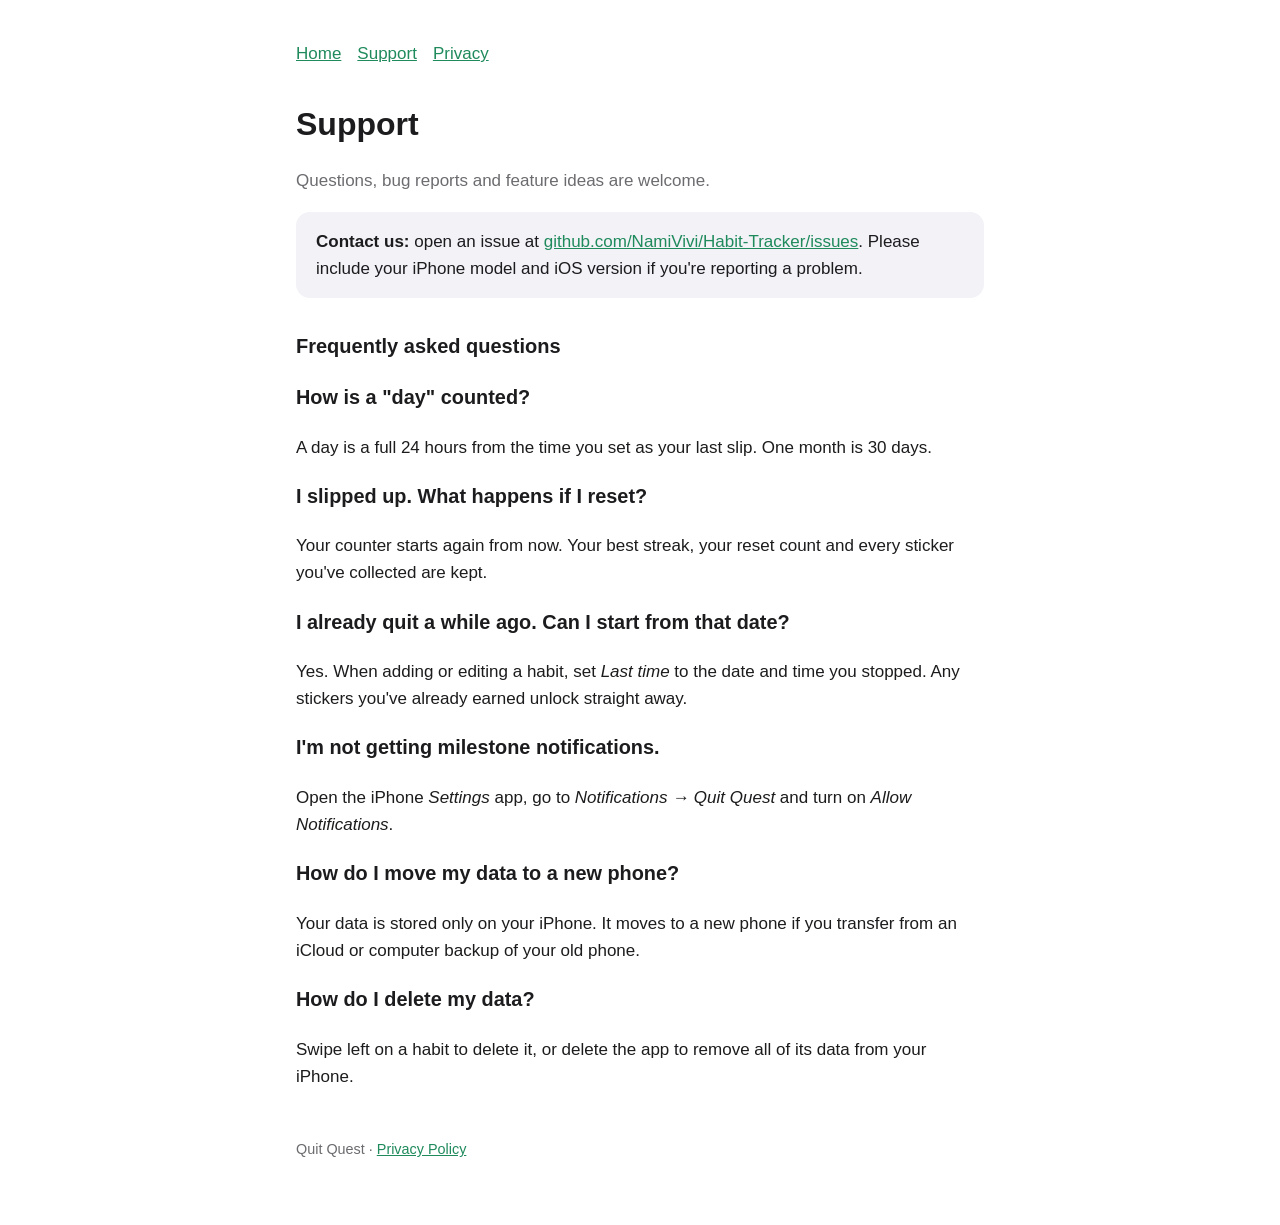
==== docs/support.html @ ad984344 "Prepare for App Store: rename to Quit Quest, set bundle ID, add web pages - Display name "Quit Quest" ====
<!doctype html>
<html lang="en">
<head>
  <meta charset="utf-8">
  <meta name="viewport" content="width=device-width, initial-scale=1">
  <title>Quit Quest Support</title>
  <link rel="stylesheet" href="style.css">
</head>
<body>
<main>
  <nav><a href="index.html">Home</a><a href="support.html">Support</a><a href="privacy.html">Privacy</a></nav>
  <h1>Support</h1>
  <p class="muted">Questions, bug reports and feature ideas are welcome.</p>

  <div class="card">
    <strong>Contact us:</strong> open an issue at
    <a href="https://github.com/NamiVivi/Habit-Tracker/issues">github.com/NamiVivi/Habit-Tracker/issues</a>.
    Please include your iPhone model and iOS version if you're reporting a problem.
  </div>

  <h2>Frequently asked questions</h2>

  <h3>How is a "day" counted?</h3>
  <p>A day is a full 24 hours from the time you set as your last slip. One month is 30 days.</p>

  <h3>I slipped up. What happens if I reset?</h3>
  <p>Your counter starts again from now. Your best streak, your reset count and every sticker you've collected are kept.</p>

  <h3>I already quit a while ago. Can I start from that date?</h3>
  <p>Yes. When adding or editing a habit, set <em>Last time</em> to the date and time you stopped. Any stickers you've already earned unlock straight away.</p>

  <h3>I'm not getting milestone notifications.</h3>
  <p>Open the iPhone <em>Settings</em> app, go to <em>Notifications → Quit Quest</em> and turn on <em>Allow Notifications</em>.</p>

  <h3>How do I move my data to a new phone?</h3>
  <p>Your data is stored only on your iPhone. It moves to a new phone if you transfer from an iCloud or computer backup of your old phone.</p>

  <h3>How do I delete my data?</h3>
  <p>Swipe left on a habit to delete it, or delete the app to remove all of its data from your iPhone.</p>

  <footer>Quit Quest · <a href="privacy.html">Privacy Policy</a></footer>
</main>
</body>
</html>
---- docs/style.css ----
:root {
  --bg: #ffffff;
  --text: #1c1c1e;
  --muted: #6c6c70;
  --accent: #1f8a5c;
  --card: #f2f2f7;
}
@media (prefers-color-scheme: dark) {
  :root {
    --bg: #000000;
    --text: #f2f2f7;
    --muted: #a1a1a6;
    --accent: #3ccf8e;
    --card: #1c1c1e;
  }
}
* { box-sizing: border-box; }
body {
  margin: 0;
  background: var(--bg);
  color: var(--text);
  font: 17px/1.6 -apple-system, BlinkMacSystemFont, "Segoe UI", Roboto, sans-serif;
}
main { max-width: 720px; margin: 0 auto; padding: 40px 16px 64px; }
h1 { font-size: 2rem; margin: 0 0 4px; }
h2 { font-size: 1.25rem; margin-top: 32px; }
a { color: var(--accent); }
.muted { color: var(--muted); }
.card { background: var(--card); border-radius: 14px; padding: 16px 20px; margin: 16px 0; }
nav { display: flex; gap: 16px; margin-bottom: 32px; }
footer { margin-top: 48px; font-size: 0.9rem; color: var(--muted); }
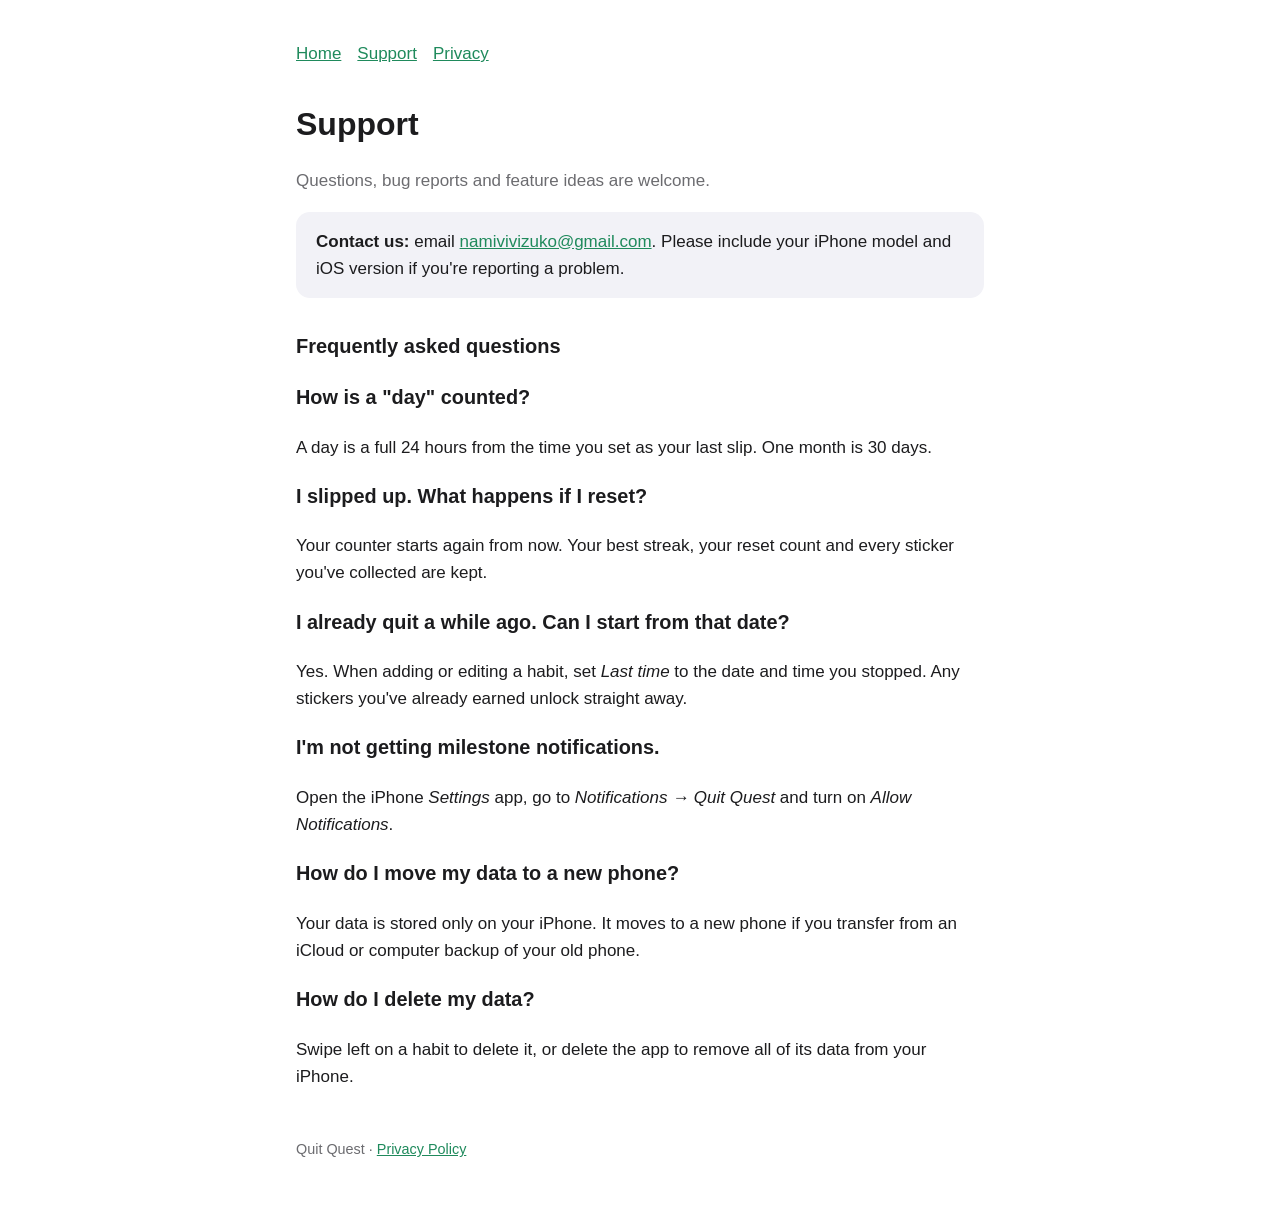
==== commit 166ac3bb: "Use email for support and privacy contact Co-Authored-By: Claude Opus 5.5 <noreply@anthropic.com> Cl" ====
--- a/docs/support.html
+++ b/docs/support.html
@@ -13,8 +13,7 @@
   <p class="muted">Questions, bug reports and feature ideas are welcome.</p>
 
   <div class="card">
-    <strong>Contact us:</strong> open an issue at
-    <a href="https://github.com/NamiVivi/Habit-Tracker/issues">github.com/NamiVivi/Habit-Tracker/issues</a>.
+    <strong>Contact us:</strong> email <a href="mailto:namivivizuko@gmail.com">namivivizuko@gmail.com</a>.
     Please include your iPhone model and iOS version if you're reporting a problem.
   </div>
 
